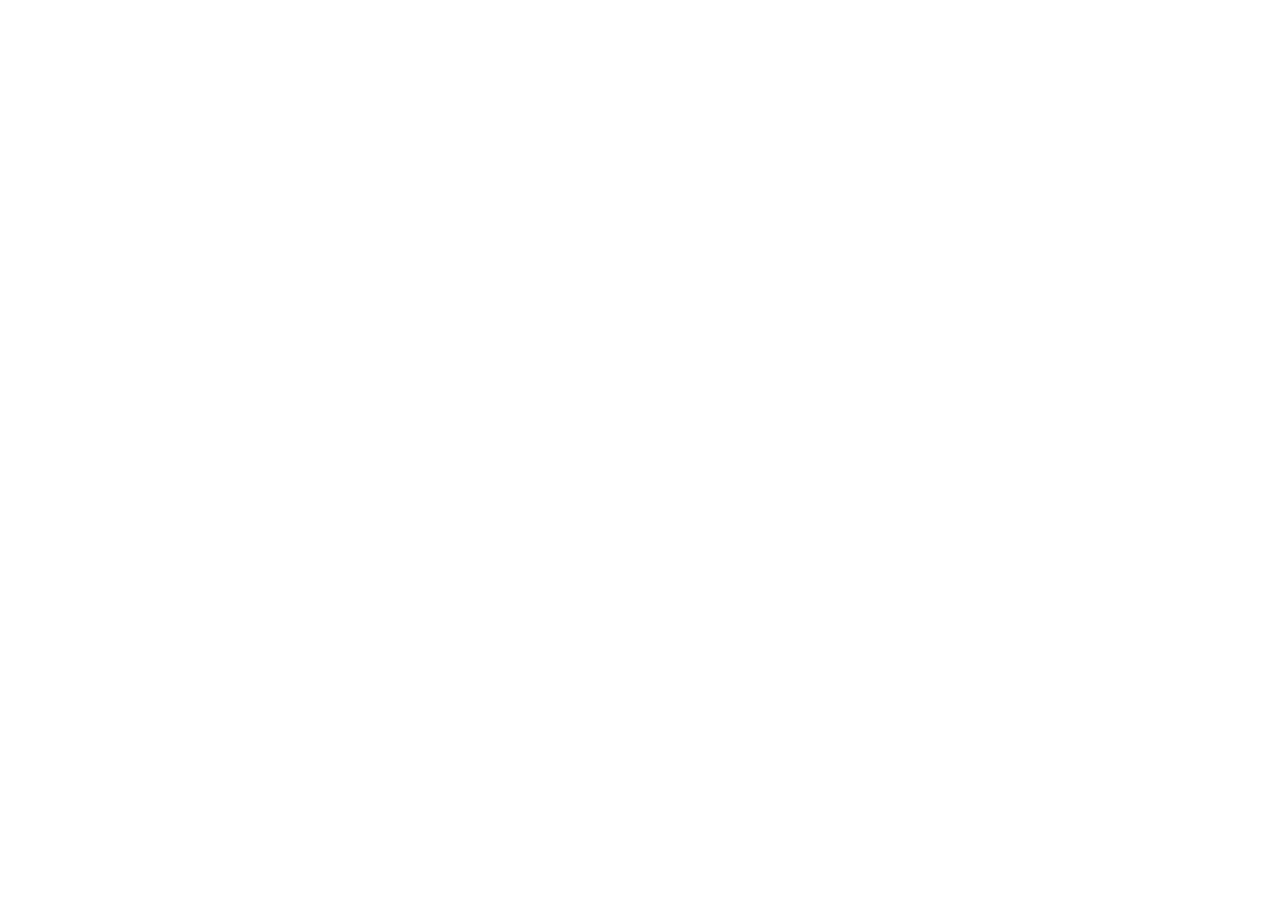
==== landingPageEragon/index.html @ 33d50eb6 "Refeito designer do site" ====
<!DOCTYPE html>
<html lang="pt-br">
<head>
    <meta charset="UTF-8">
    <meta name="viewport" content="width=device-width, initial-scale=1.0">
    <title>Eragon Books</title>
    <link rel="stylesheet" href="style.css">
</head>
<body>
    
</body>
</html>
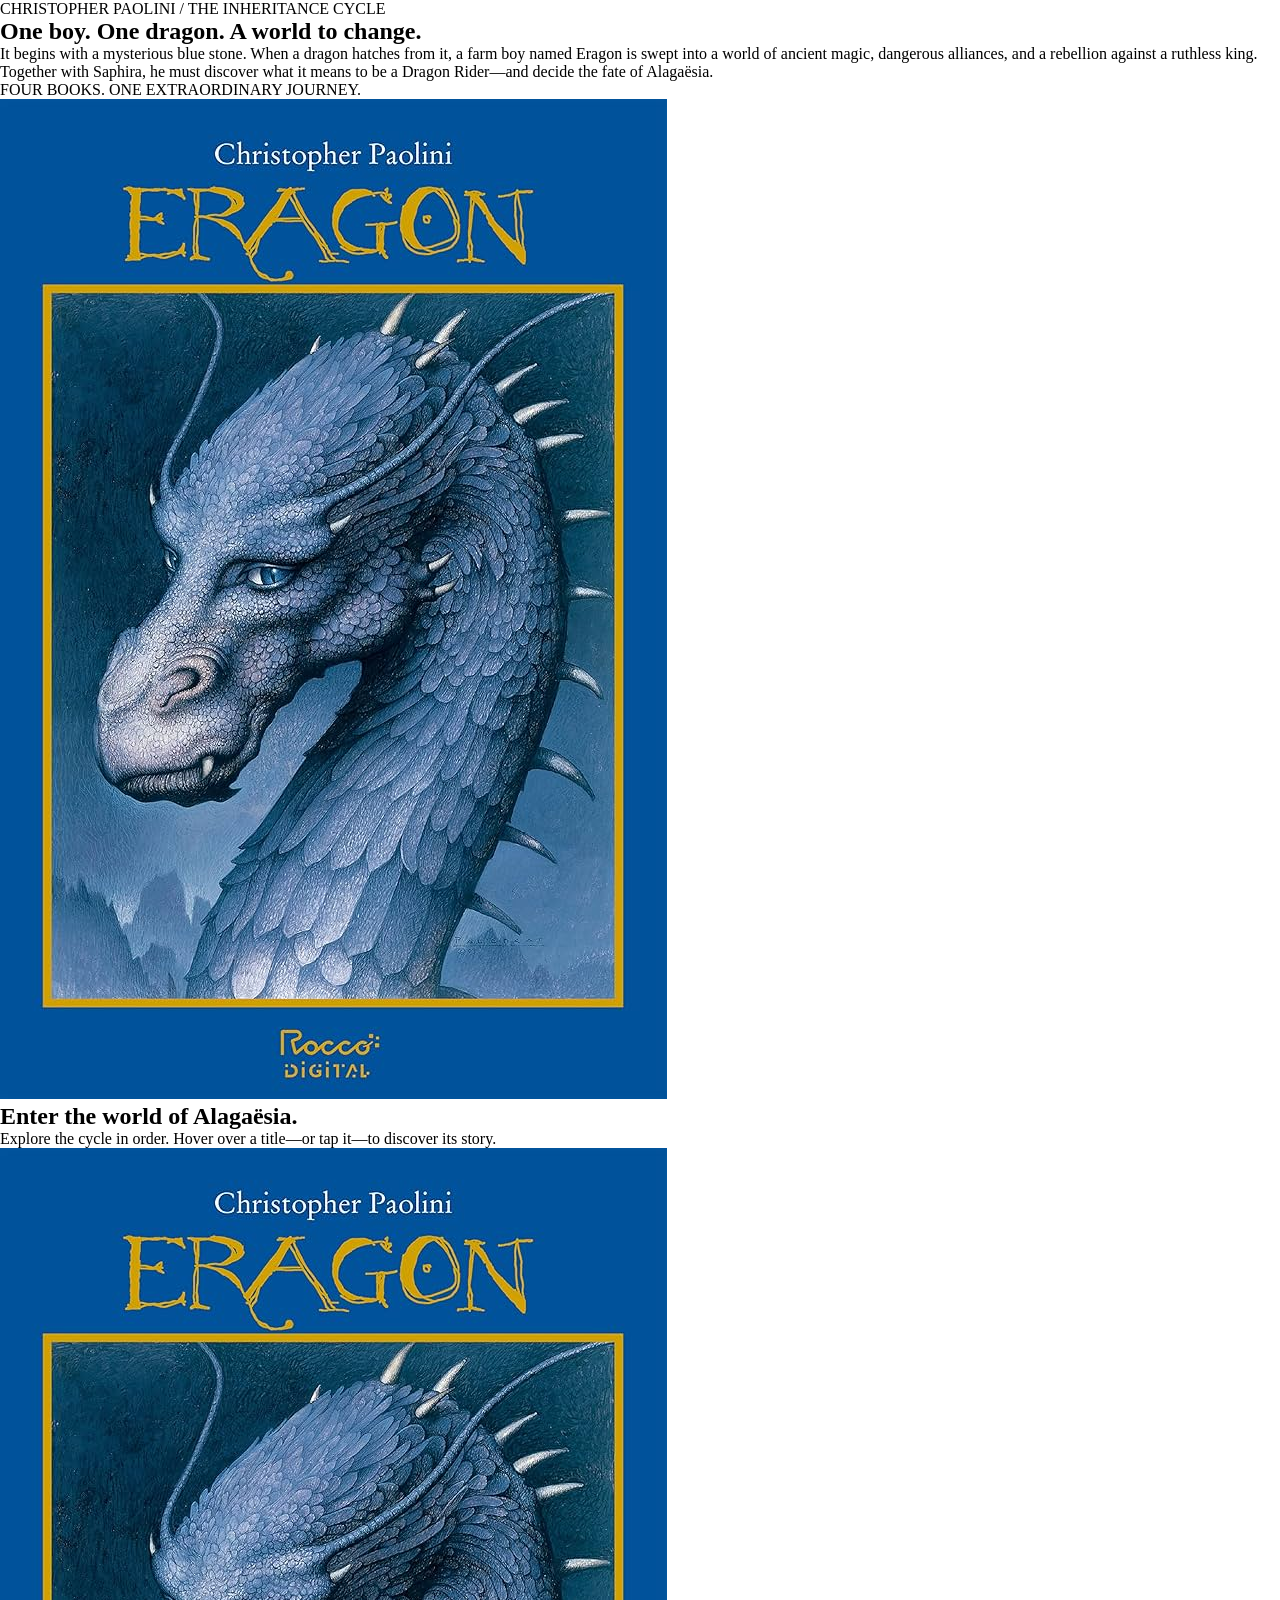
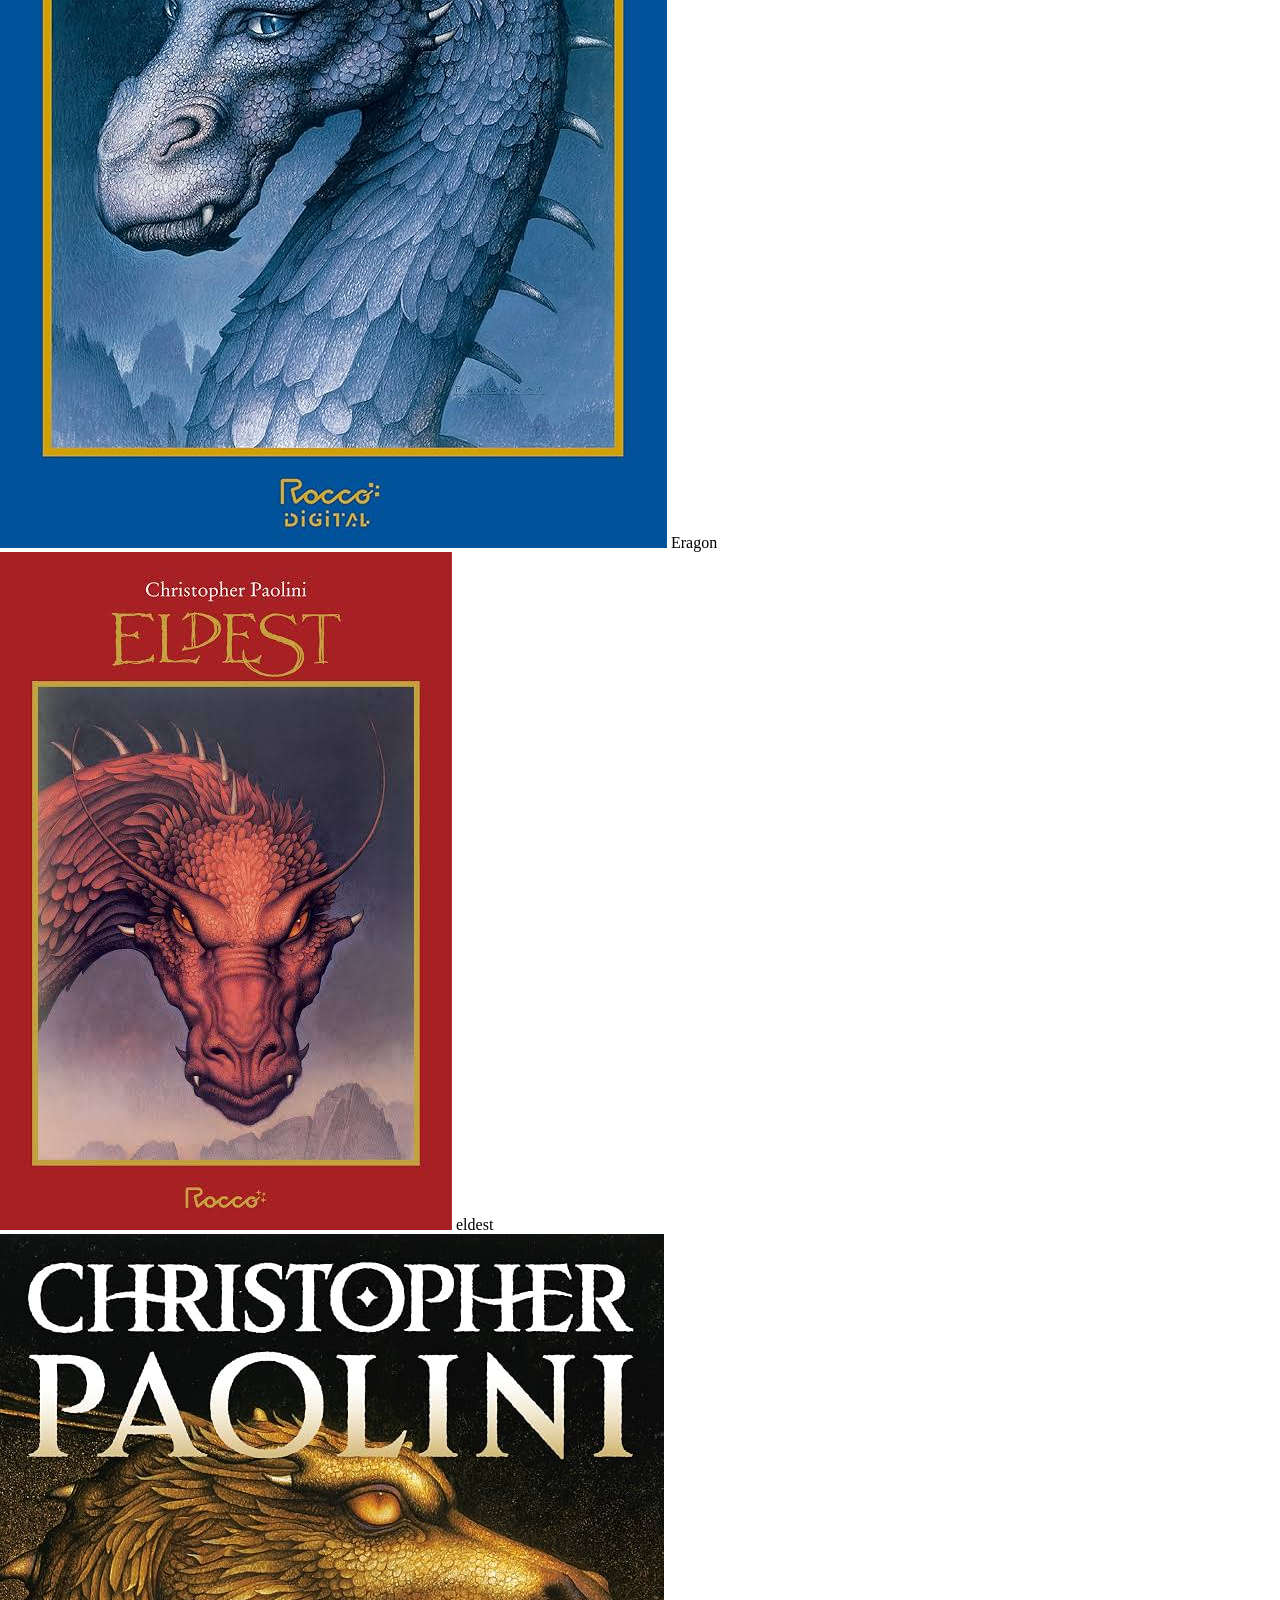
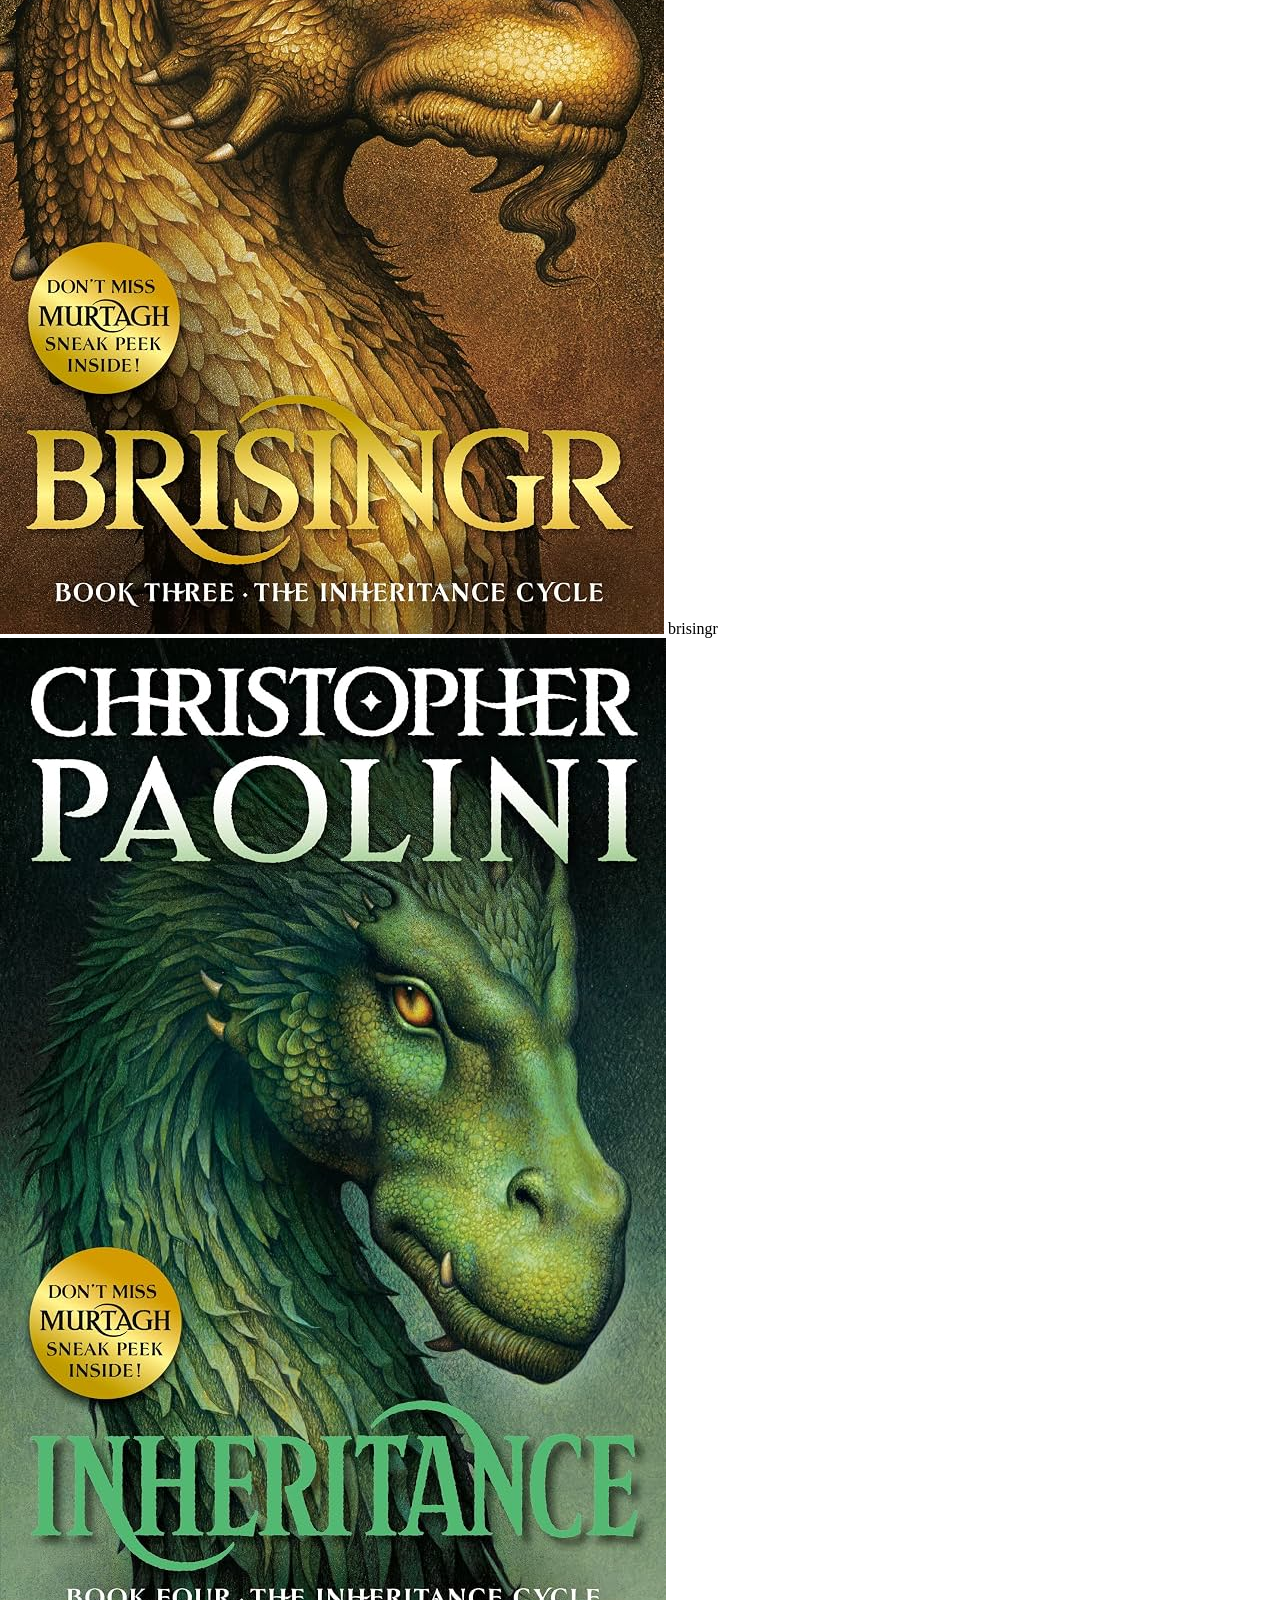
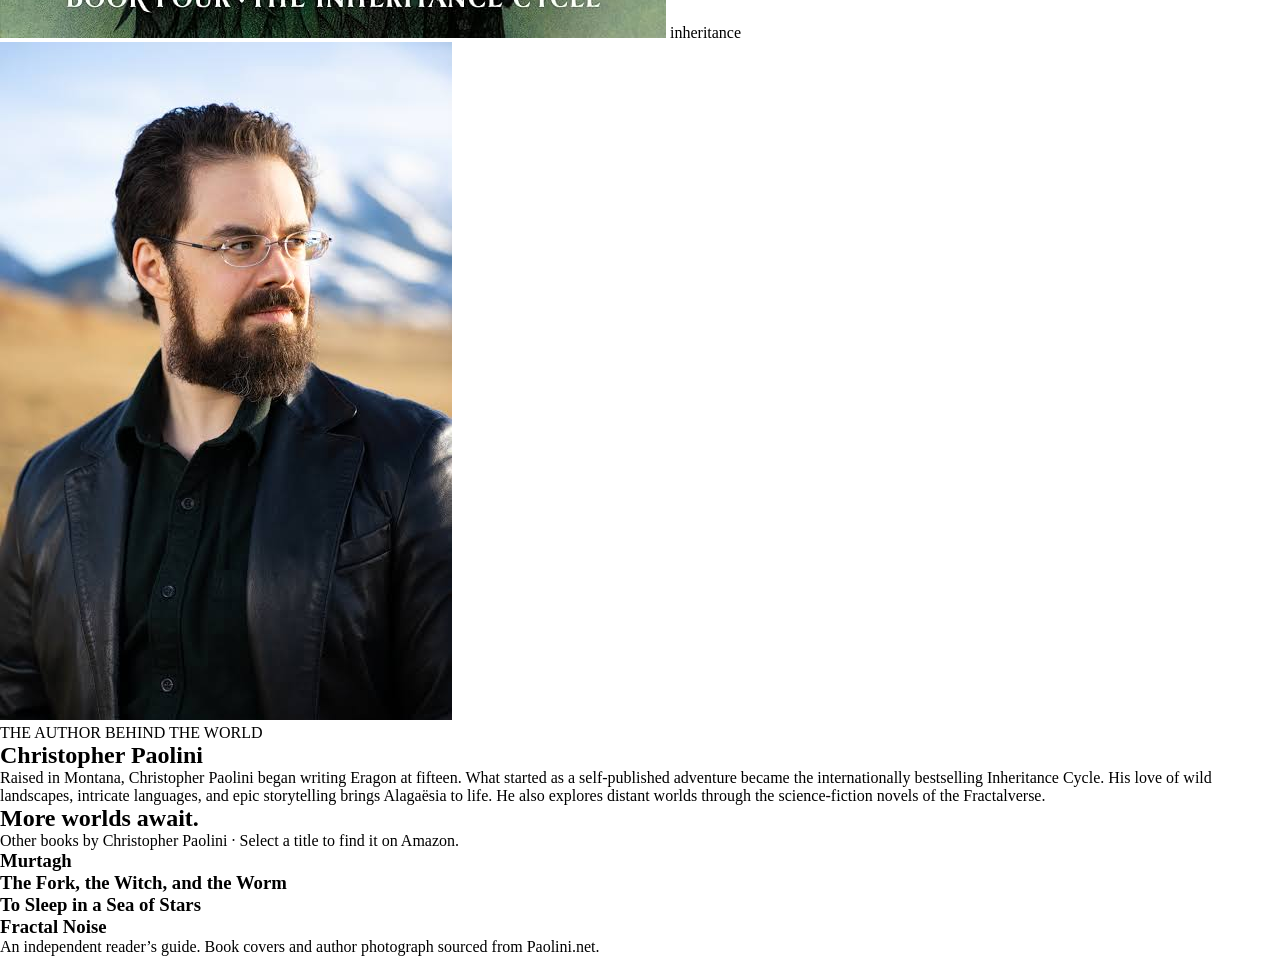
==== commit 058354cb: "Base do HTML Semântico mais as imagens" ====
--- a/landingPageEragon/index.html
+++ b/landingPageEragon/index.html
@@ -5,8 +5,46 @@
     <meta name="viewport" content="width=device-width, initial-scale=1.0">
     <title>Eragon Books</title>
     <link rel="stylesheet" href="style.css">
+    <link rel="preconnect" href="https://fonts.googleapis.com">
+    <link rel="preconnect" href="https://fonts.gstatic.com" crossorigin>
+    <link href="https://fonts.googleapis.com/css2?family=EB+Garamond:ital,wght@0,400..800;1,400..800&display=swap" rel="stylesheet">
+
 </head>
 <body>
-    
+    <section>
+        <div>CHRISTOPHER PAOLINI  /  THE INHERITANCE CYCLE</div>
+        <h1>One boy. One dragon. A world to change.</h1>
+        <p>It begins with a mysterious blue stone. When a dragon hatches from it, a farm boy named Eragon is swept into a world of ancient magic, dangerous alliances, and a rebellion against a ruthless king. Together with Saphira, he must discover what it means to be a Dragon Rider—and decide the fate of Alagaësia.</p>
+        <div>FOUR BOOKS. ONE EXTRAORDINARY JOURNEY.</div>
+        <img src="images/eragonBook.jpg" alt="">
+    </section>
+
+    <section>
+        <h2>Enter the world of Alagaësia.</h2>
+        <p>Explore the cycle in order. Hover over a title—or tap it—to discover its story.</p>
+        <div><img src="images/eragonBook.jpg" alt="Livro do eragon"> Eragon</div>
+        <div><img src="images/eldestBook.jpeg" alt="Livro do eldest"> eldest</div>
+        <div><img src="images/brisingrBook.jpg" alt="Livro do brisingr"> brisingr</div>
+        <div><img src="images/InheritanceBook.jpg" alt="Livro do inheritance"> inheritance</div>
+    </section>
+
+    <section>
+        <img src="images/autor.jpeg" alt="Foto perfil do autor do livro Christopher Paolini">
+        <div>
+            <div>THE AUTHOR BEHIND THE WORLD</div>
+            <h2>Christopher Paolini</h2>
+            <p>Raised in Montana, Christopher Paolini began writing Eragon at fifteen. What started as a self-published adventure became the internationally bestselling Inheritance Cycle. His love of wild landscapes, intricate languages, and epic storytelling brings Alagaësia to life. He also explores distant worlds through the science-fiction novels of the Fractalverse.</p>
+        </div>
+    </section>
+
+    <section>
+        <h2>More worlds await.</h2>
+        <p>Other books by Christopher Paolini · Select a title to find it on Amazon.</p>
+        <h3>Murtagh</h3>
+        <h3>The Fork, the Witch, and the Worm</h3>
+        <h3>To Sleep in a Sea of Stars</h3>
+        <h3>Fractal Noise</h3>
+        <p>An independent reader’s guide. Book covers and author photograph sourced from Paolini.net.</p>
+    </section>
 </body>
 </html>
--- a/landingPageEragon/style.css
+++ b/landingPageEragon/style.css
@@ -0,0 +1,14 @@
+.eb-garamond-font {
+  font-family: "EB Garamond", serif;
+  font-optical-sizing: auto;
+  font-weight: 400;
+  font-style: normal;
+}
+
+*{
+    box-sizing: border-box;
+    margin: 0;
+    padding: 0;
+    outline: 0;
+    font-family: eb-garamond-font;
+}
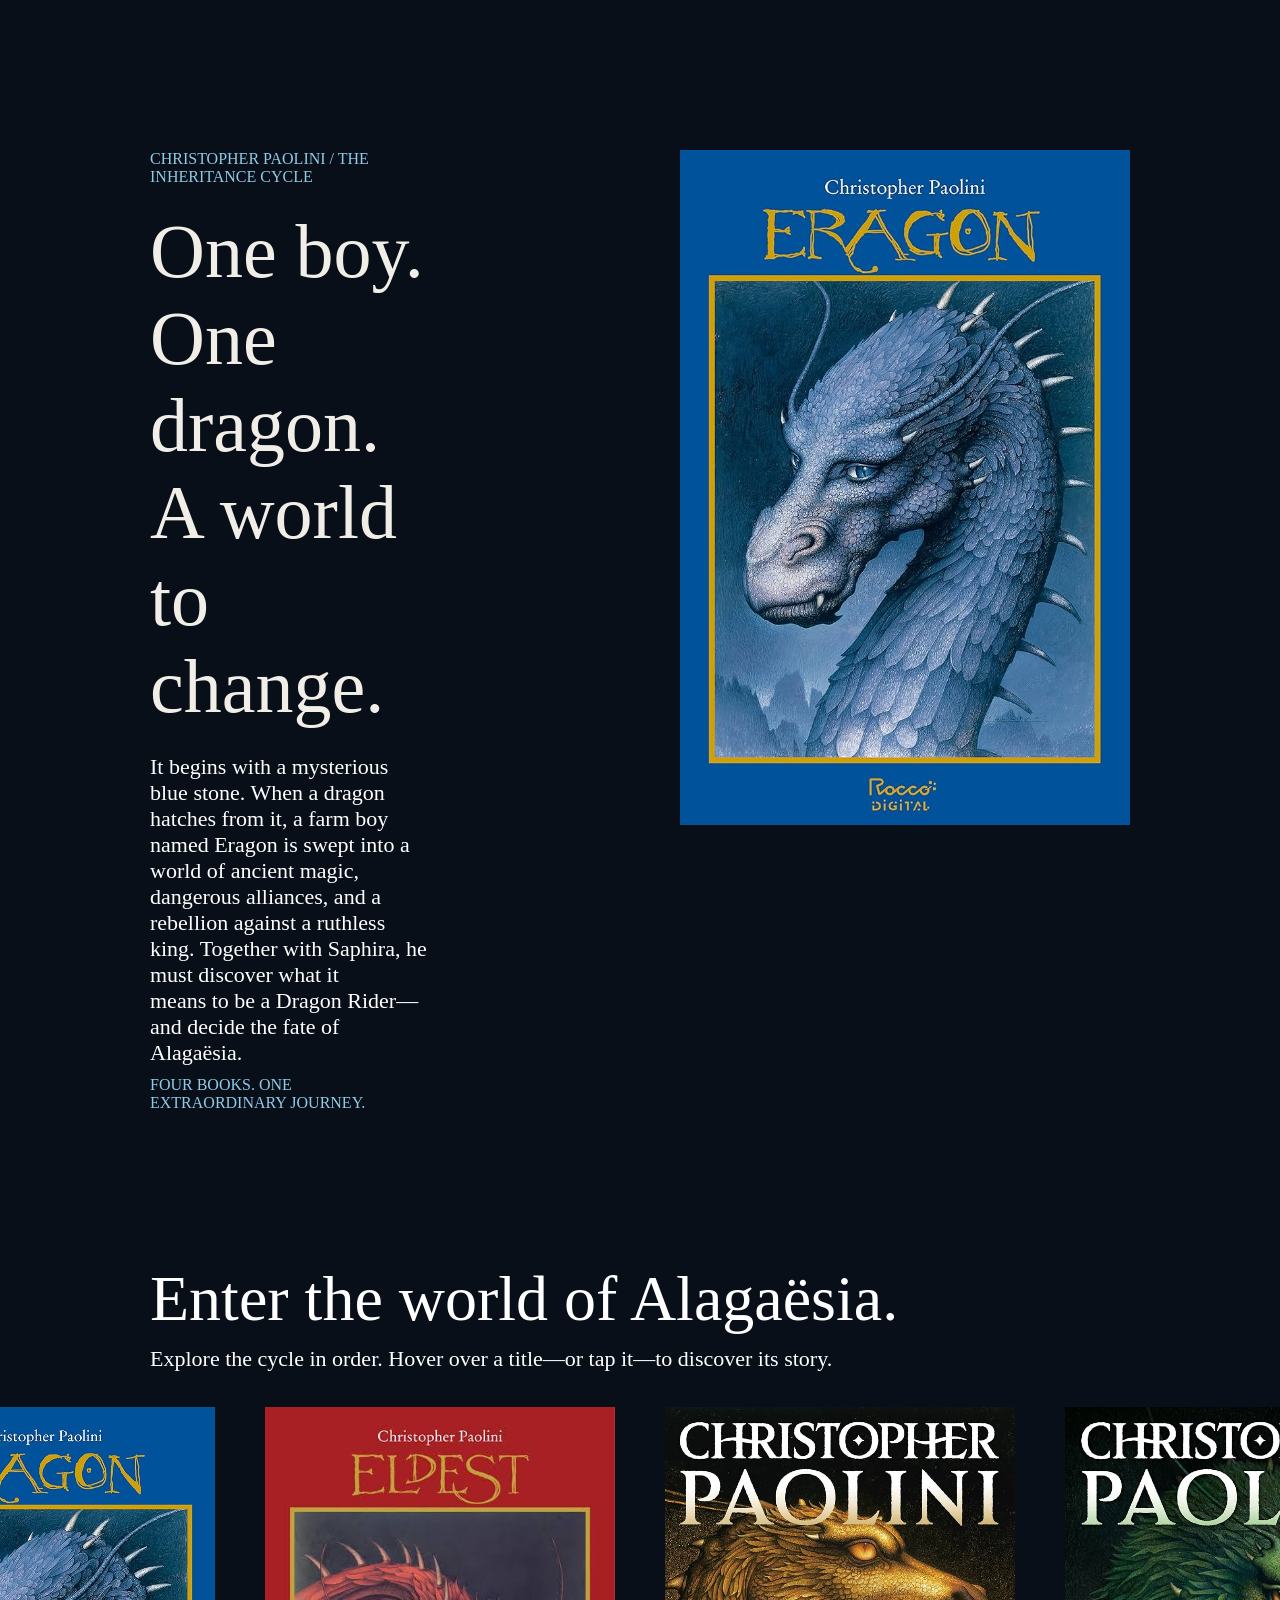
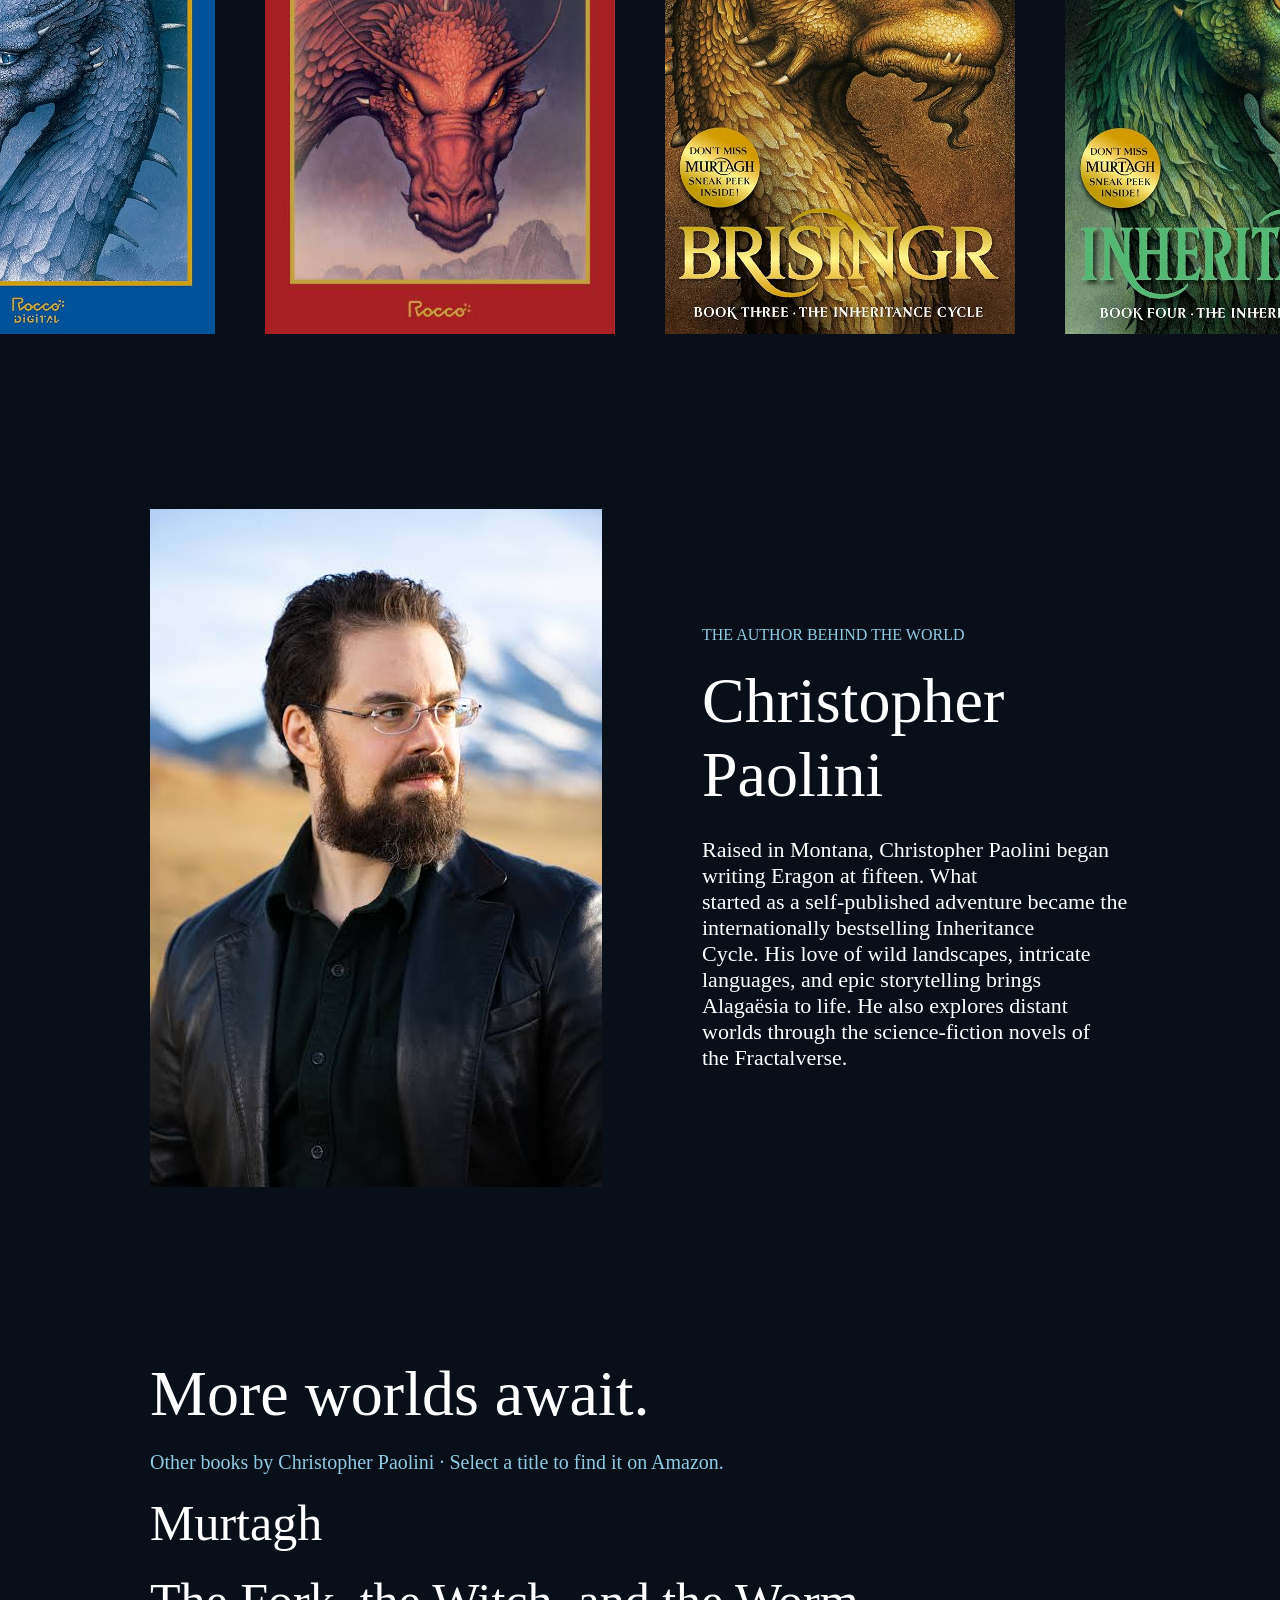
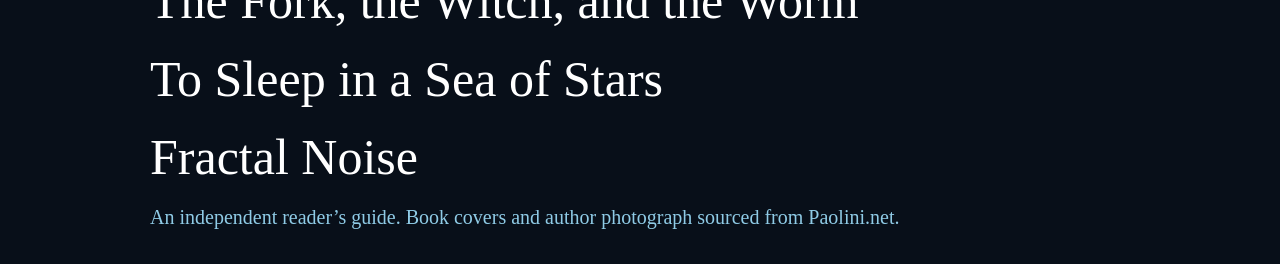
==== commit 2f7aa30d: "Finalização da langing page. Falta: Responsividade" ====
--- a/landingPageEragon/index.html
+++ b/landingPageEragon/index.html
@@ -11,40 +11,46 @@
 
 </head>
 <body>
-    <section>
-        <div>CHRISTOPHER PAOLINI  /  THE INHERITANCE CYCLE</div>
-        <h1>One boy. One dragon. A world to change.</h1>
-        <p>It begins with a mysterious blue stone. When a dragon hatches from it, a farm boy named Eragon is swept into a world of ancient magic, dangerous alliances, and a rebellion against a ruthless king. Together with Saphira, he must discover what it means to be a Dragon Rider—and decide the fate of Alagaësia.</p>
-        <div>FOUR BOOKS. ONE EXTRAORDINARY JOURNEY.</div>
-        <img src="images/eragonBook.jpg" alt="">
-    </section>
-
-    <section>
-        <h2>Enter the world of Alagaësia.</h2>
-        <p>Explore the cycle in order. Hover over a title—or tap it—to discover its story.</p>
-        <div><img src="images/eragonBook.jpg" alt="Livro do eragon"> Eragon</div>
-        <div><img src="images/eldestBook.jpeg" alt="Livro do eldest"> eldest</div>
-        <div><img src="images/brisingrBook.jpg" alt="Livro do brisingr"> brisingr</div>
-        <div><img src="images/InheritanceBook.jpg" alt="Livro do inheritance"> inheritance</div>
-    </section>
-
-    <section>
-        <img src="images/autor.jpeg" alt="Foto perfil do autor do livro Christopher Paolini">
-        <div>
-            <div>THE AUTHOR BEHIND THE WORLD</div>
-            <h2>Christopher Paolini</h2>
-            <p>Raised in Montana, Christopher Paolini began writing Eragon at fifteen. What started as a self-published adventure became the internationally bestselling Inheritance Cycle. His love of wild landscapes, intricate languages, and epic storytelling brings Alagaësia to life. He also explores distant worlds through the science-fiction novels of the Fractalverse.</p>
+    <section id="introduction">
+        <div class="right">
+            <div>CHRISTOPHER PAOLINI  /  THE INHERITANCE CYCLE</div>
+            <h1>One boy. One <br> dragon. A world <br> to change.</h1>
+            <p>It begins with a mysterious blue stone. When a dragon hatches from it, a farm boy <br> named Eragon is swept into a world of ancient magic, dangerous alliances, and a <br> rebellion against a ruthless king. Together with Saphira, he must discover what it <br> means to be a Dragon Rider—and decide the fate of Alagaësia.</p>
+            <div>FOUR BOOKS. ONE EXTRAORDINARY JOURNEY.</div>
+        </div>
+        <div class="left">
+            <img src="images/eragonBook.jpg" alt="Livro eragon">
         </div>
     </section>
 
-    <section>
+    <section id="books">
+        <h2>Enter the world of Alagaësia.</h2>
+        <p>Explore the cycle in order. Hover over a title—or tap it—to discover its story.</p>
+        <div>
+            <img src="images/eragonBook.jpg" alt="Livro Eragon">
+            <img src="images/eldestBook.jpeg" alt="Livro Eldest">
+            <img src="images/brisingrBook.jpg" alt="Livro Brisingr">
+            <img src="images/InheritanceBook.jpg" alt="Livro Inhenritance">
+        </div>
+    </section>
+
+    <section id="autor">
+        <img src="images/autor.jpeg" alt="Autor dos livros">
+        <div>
+            <div class="detalhe">THE AUTHOR BEHIND THE WORLD</div>
+            <h2>Christopher Paolini</h2>
+            <p>Raised in Montana, Christopher Paolini began writing Eragon at fifteen. What <br> started as a self-published adventure became the internationally bestselling Inheritance <br> Cycle. His love of wild landscapes, intricate languages, and epic storytelling brings <br> Alagaësia to life. He also explores distant worlds through the science-fiction novels of <br> the Fractalverse.</p>
+        </div>
+    </section>
+
+    <section id="otherbooks">
         <h2>More worlds await.</h2>
-        <p>Other books by Christopher Paolini · Select a title to find it on Amazon.</p>
+        <div>Other books by Christopher Paolini · Select a title to find it on Amazon.</div>
         <h3>Murtagh</h3>
         <h3>The Fork, the Witch, and the Worm</h3>
         <h3>To Sleep in a Sea of Stars</h3>
         <h3>Fractal Noise</h3>
-        <p>An independent reader’s guide. Book covers and author photograph sourced from Paolini.net.</p>
+        <div>An independent reader’s guide. Book covers and author photograph sourced from Paolini.net.</div>
     </section>
 </body>
 </html>
--- a/landingPageEragon/style.css
+++ b/landingPageEragon/style.css
@@ -1,14 +1,115 @@
-.eb-garamond-font {
-  font-family: "EB Garamond", serif;
-  font-optical-sizing: auto;
-  font-weight: 400;
-  font-style: normal;
+:root{
+  --bluedragon: #8FCBE6;
 }
 
 *{
-    box-sizing: border-box;
-    margin: 0;
-    padding: 0;
-    outline: 0;
-    font-family: eb-garamond-font;
+  box-sizing: border-box;
+  margin: 0;
+  padding: 0;
+  outline: 0;
 }
+
+body{
+  background-color: #080F19;
+  color: #FFFFFF;
+}
+
+#introduction{
+  display: flex;
+  padding: 150px;
+}
+
+.right div{
+  font-size: 16px;
+  color: var(--bluedragon);
+}
+
+.right h1{
+  font-size: 76px;
+  font-weight: 100;
+  margin: 22px 0px 24px;
+  color: #F0EEE6;
+}
+
+.right p{
+  font-size: 22px;
+  margin-bottom: 10px;
+}
+
+.left img{
+  width: 450px;
+  height: auto;
+  margin-left: 250px;
+}
+
+#books h2{
+  font-size: 64px;
+  font-weight: 200;
+  margin: 0px 0px 10px 150px;
+}
+
+#books p{
+  font-size: 22px;
+  margin: 0px 0px 10px 150px;
+}
+
+#books div{
+  display: flex;
+  justify-content: center;
+}
+
+#books img{
+  width: 350px;
+  height: auto;
+  margin: 25px;
+}
+
+#autor{
+  display: flex;
+  align-items: center;
+  padding: 150px;
+}
+
+#autor img{
+  margin-right: 100px;
+}
+
+#autor h2{
+  font-size: 64px;
+  font-weight: 200;
+  margin-top: 20px;
+  margin-bottom: 25px;
+}
+
+#autor p{
+  font-size: 22px;
+}
+
+.detalhe{
+  font-size: 16px;
+  color: var(--bluedragon);
+}
+
+#otherbooks{
+  display: flex;
+  flex-direction: column;
+  margin: 0px 0px 10px 150px;
+  gap: 20px;
+  padding-bottom: 25px;
+}
+
+#otherbooks h2{
+  font-size: 64px;
+  font-weight: 200;
+  margin-top: 20px;
+}
+
+#otherbooks h3{
+  font-size: 50px;
+  font-weight: 100;
+}
+
+#otherbooks div{
+  font-size: 20px;
+  color: var(--bluedragon);
+}
